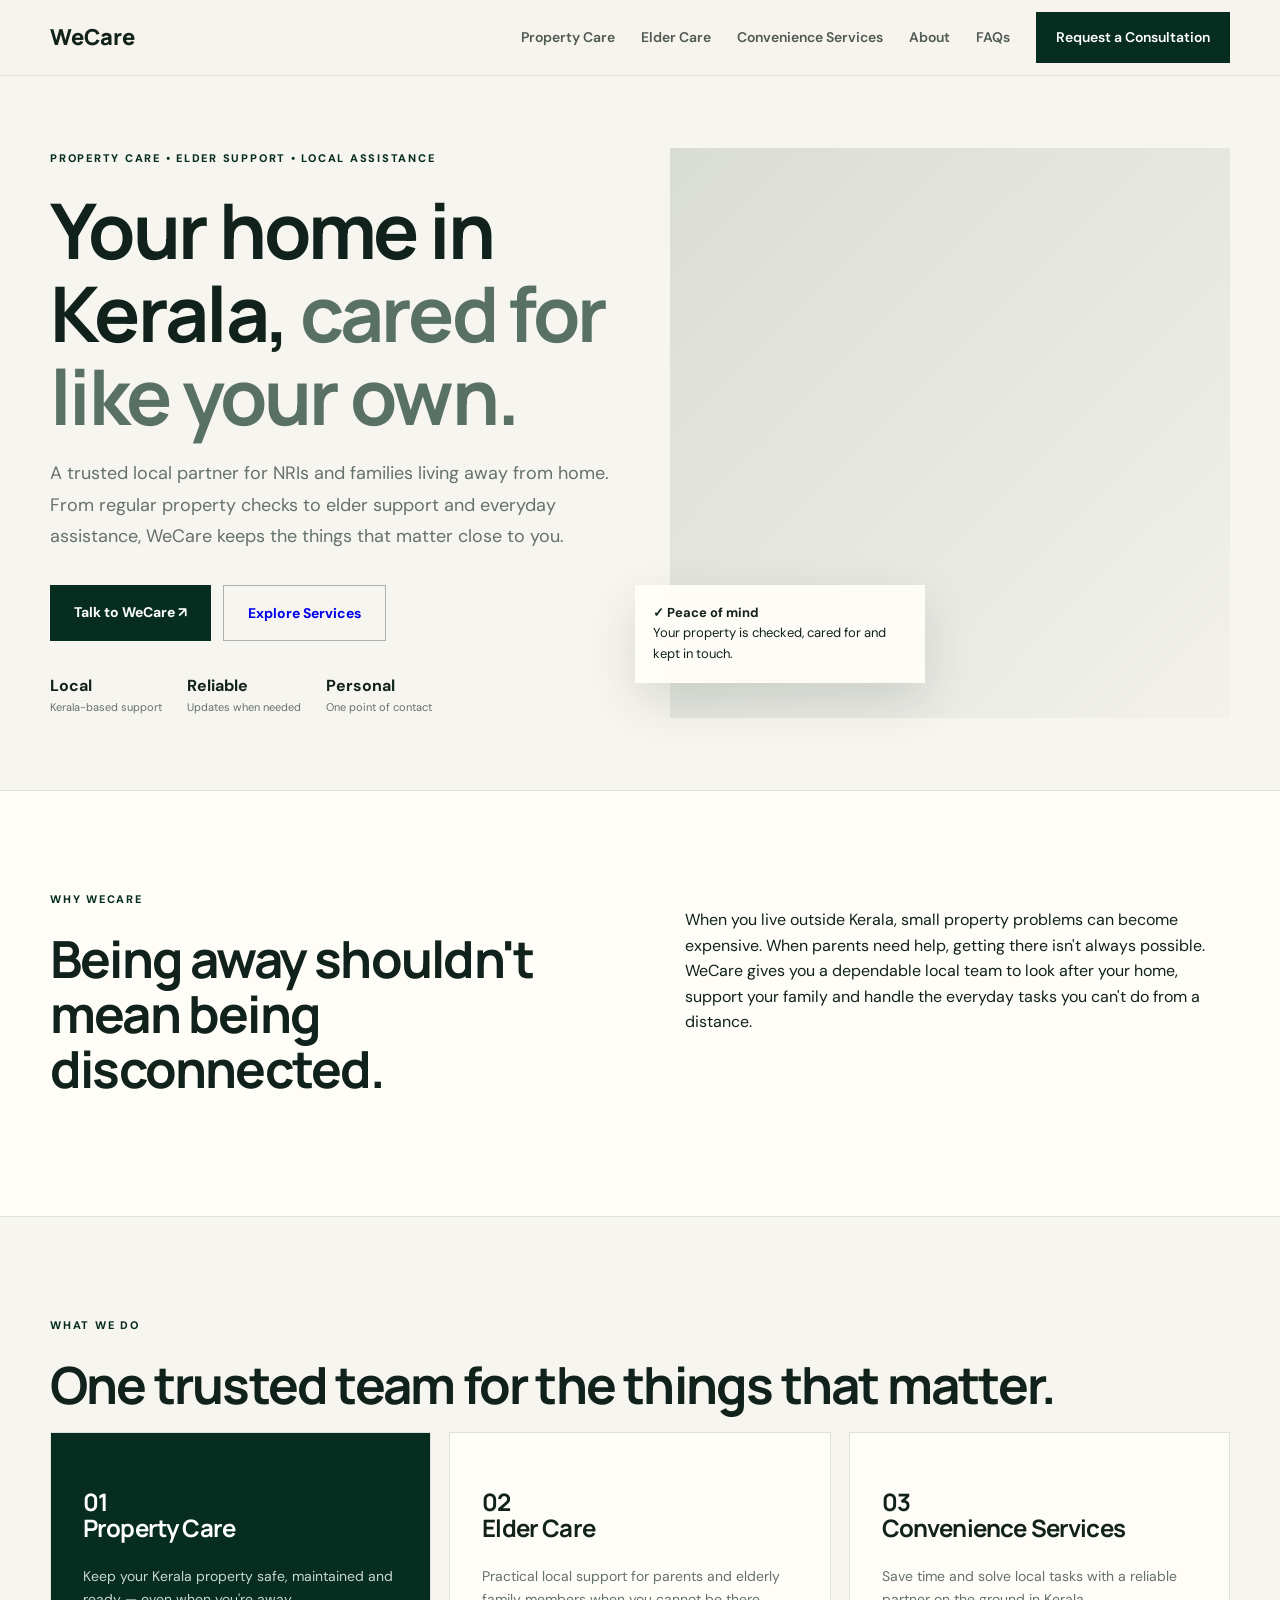
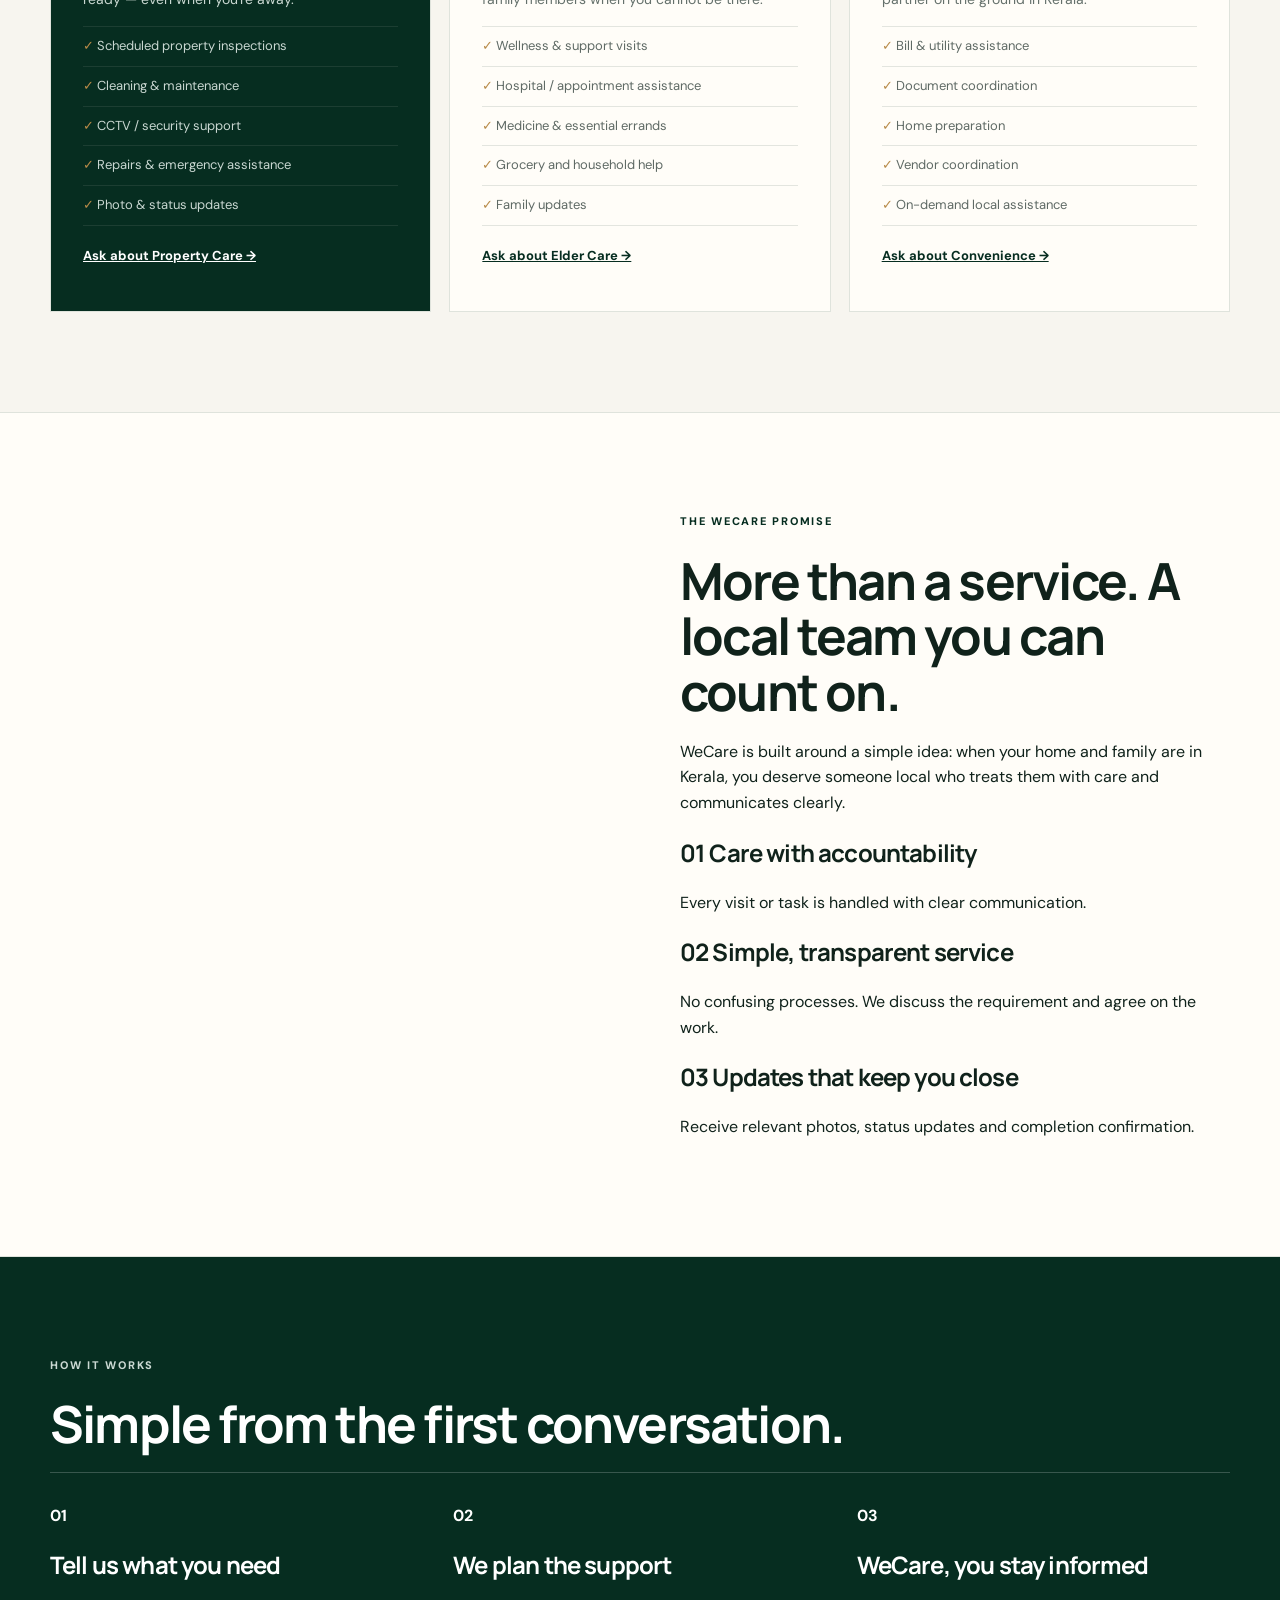
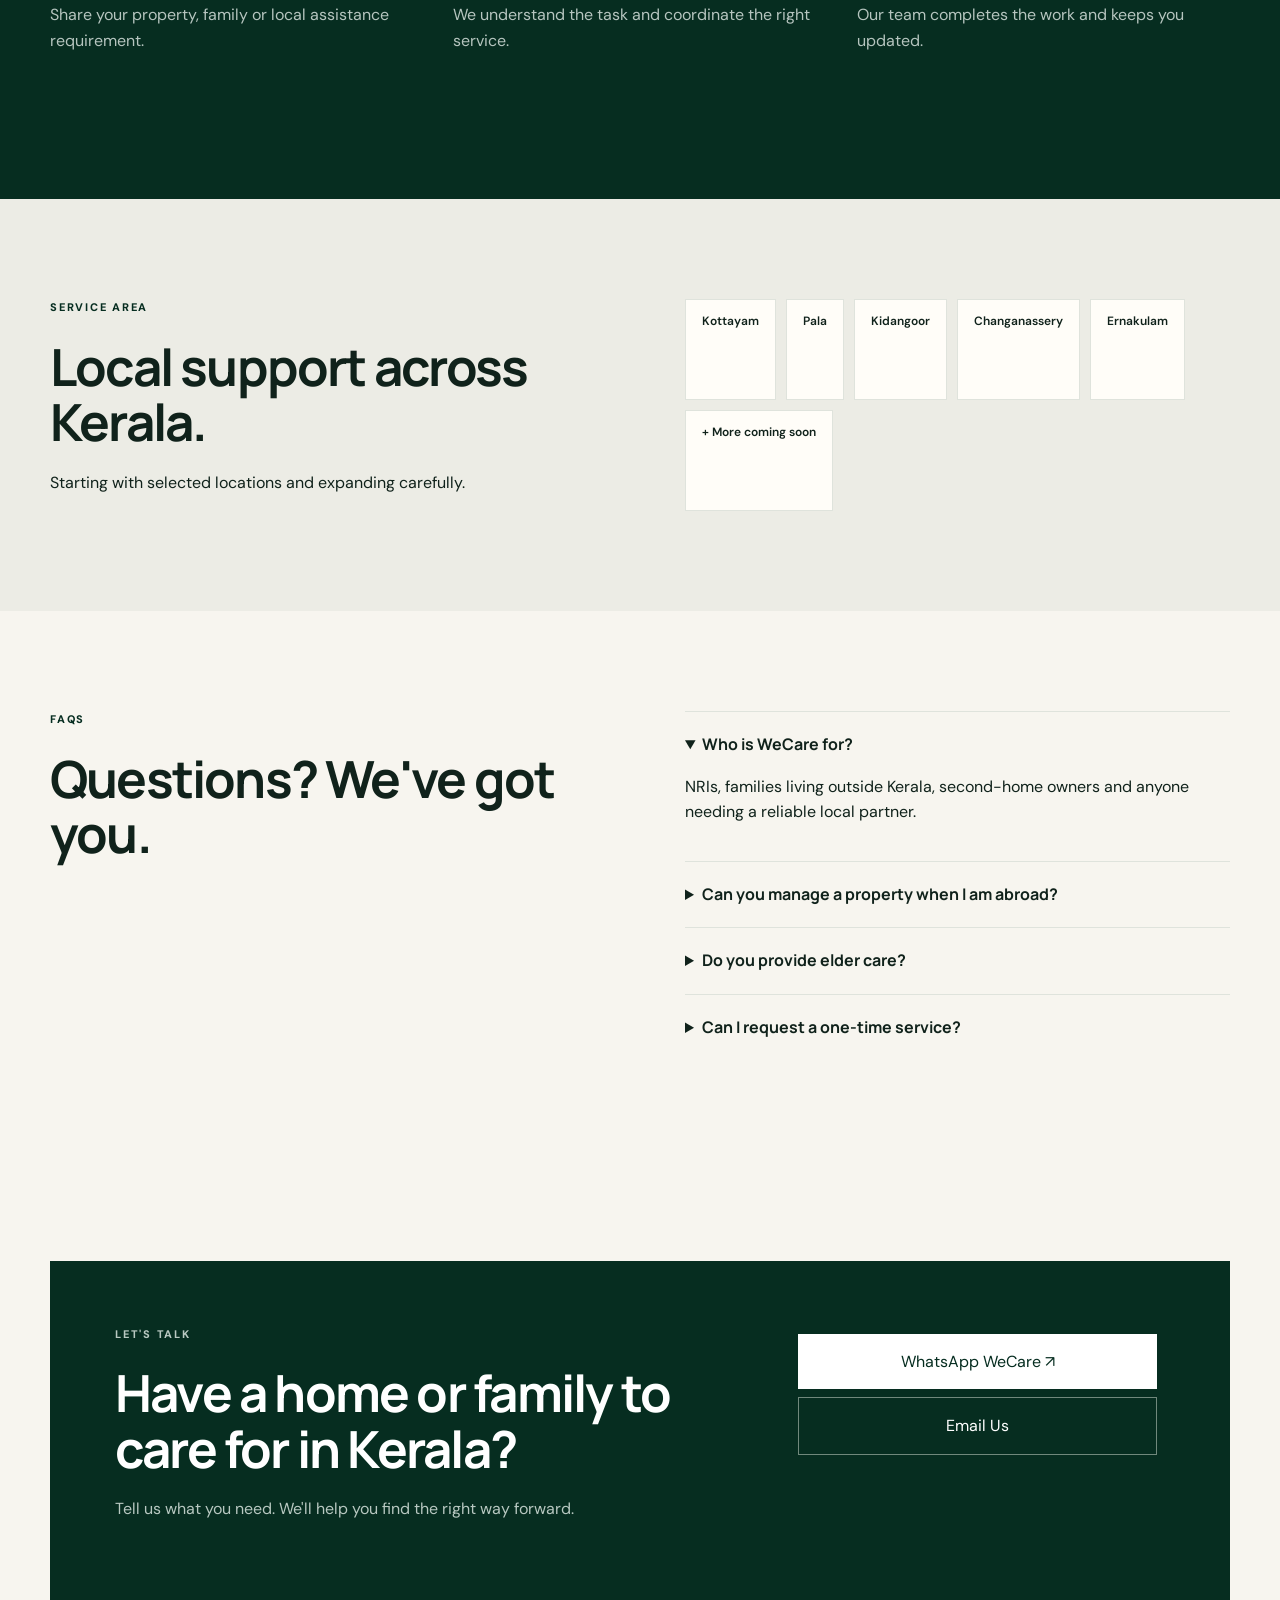
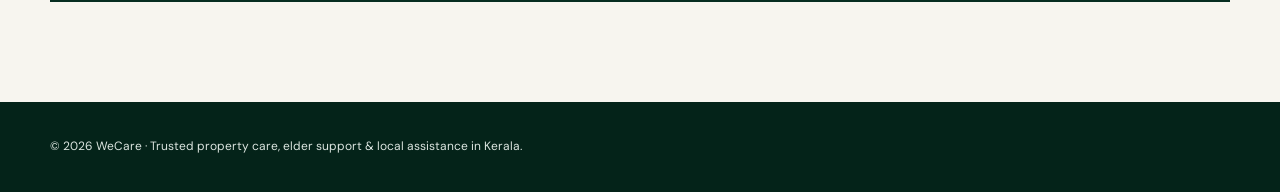
==== preview.html @ 63395a04 "Add standalone WeCare visual preview" ====
<!doctype html><html lang="en"><head><meta charset="utf-8"><meta name="viewport" content="width=device-width,initial-scale=1"><title>WeCare Preview</title><link rel="preconnect" href="https://fonts.googleapis.com"><link rel="preconnect" href="https://fonts.gstatic.com" crossorigin><link href="https://fonts.googleapis.com/css2?family=DM+Sans:wght@400;500;600;700&family=Manrope:wght@500;600;700;800&display=swap" rel="stylesheet"><style>:root{--g:#062d20;--c:#f7f5ef;--p:#fffdf8;--i:#10221b;--m:#65716c;--l:#dfe3dc;--gold:#b88b48}*{box-sizing:border-box}html{scroll-behavior:smooth}body{margin:0;background:var(--c);color:var(--i);font-family:'DM Sans',sans-serif;line-height:1.6}h1,h2,h3{font-family:Manrope,sans-serif;line-height:1.08;letter-spacing:-.035em}h1{font-size:clamp(48px,6vw,78px);margin:0 0 20px}h2{font-size:clamp(36px,4vw,55px);margin:0 0 20px}h3{font-size:24px}.wrap{width:min(1180px,calc(100% - 48px));margin:auto}.header{height:76px;border-bottom:1px solid var(--l);display:flex;align-items:center;background:rgba(247,245,239,.95)}.nav{display:flex;align-items:center;justify-content:space-between}.logo{font:800 22px Manrope}.navlinks{display:flex;gap:26px;align-items:center;font-size:14px;font-weight:600}.navlinks a{color:#4e5954;text-decoration:none}.cta{background:var(--g);color:#fff!important;padding:14px 20px}.hero{min-height:680px;padding:72px 0;display:grid;grid-template-columns:1fr 1fr;gap:60px;align-items:center}.eyebrow{font-size:11px;letter-spacing:.16em;font-weight:800;color:var(--g);margin:0 0 22px}.hero p:not(.eyebrow),.intro p,.contact p{color:var(--m);font-size:18px;line-height:1.75}.hero h1 em{font-style:normal;color:#597066}.buttons{display:flex;gap:12px;margin:32px 0}.btn{padding:16px 24px;text-decoration:none;font-weight:700;font-size:14px}.primary{background:var(--g);color:white}.secondary{border:1px solid #aab1ad}.photo{height:570px;background:linear-gradient(135deg,rgba(6,45,32,.12),rgba(6,45,32,.02)),url('https://images.unsplash.com/photo-1600585154340-be6161a56a0c?auto=format&fit=crop&w=1200&q=85') center/cover;position:relative}.card{position:absolute;left:-35px;bottom:35px;background:rgba(255,253,248,.97);padding:18px;box-shadow:0 18px 50px #062d2022;max-width:290px;font-size:13px}.trust{display:flex;gap:25px}.trust b,.trust span{display:block}.trust span{font-size:11px;color:var(--m)}section{padding:100px 0}.light{background:var(--p);border-block:1px solid var(--l)}.grid2{display:grid;grid-template-columns:1fr 1fr;gap:90px}.services{display:grid;grid-template-columns:repeat(3,1fr);gap:18px}.service{padding:32px;background:var(--p);border:1px solid var(--l);min-height:480px}.service:first-child{background:var(--g);color:white}.service p{color:var(--m);font-size:14px}.service:first-child p,.service:first-child li{color:#c9d7d1}.service ul{padding:0;list-style:none;border-top:1px solid #73817a33}.service li{padding:9px 0;border-bottom:1px solid #73817a33;font-size:13px;color:#5f6a65}.service li:before{content:'✓ ';color:var(--gold)}.service a{color:var(--g);font-weight:700;font-size:13px}.service:first-child a{color:white}.promise{display:grid;grid-template-columns:1fr 1fr;gap:80px;align-items:center}.promiseimg{height:560px;background:url('https://images.unsplash.com/photo-1600607687939-ce8a6c25118c?auto=format&fit=crop&w=1000&q=85') center/cover}.steps{background:var(--g);color:white}.steps .eyebrow{color:#cbd9d3}.stepgrid{display:grid;grid-template-columns:repeat(3,1fr);gap:30px;border-top:1px solid #ffffff33}.step{padding:30px 0}.step p{color:#b6c5bf}.areas{background:#ecece5}.pills{display:flex;gap:10px;flex-wrap:wrap}.pills span{padding:12px 16px;background:var(--p);border:1px solid var(--l);font-size:12px;font-weight:600}.faq details{border-top:1px solid var(--l);padding:20px 0}.faq summary{cursor:pointer;font-weight:700;font-family:Manrope}.contactbox{background:var(--g);color:white;padding:65px;display:grid;grid-template-columns:1fr .6fr;gap:50px}.contactbox p{color:#b8c8c1}.contactbox a{display:block;text-align:center;margin:8px;padding:15px;text-decoration:none}.white{background:white;color:var(--g)}.outline{border:1px solid #70887c;color:white}.foot{padding:35px 0;background:#042319;color:#dce5e0;font-size:12px}@media(max-width:900px){.hero,.grid2,.promise,.contactbox{grid-template-columns:1fr}.navlinks a:not(.cta){display:none}.photo{height:420px}.card{left:15px}.services,.stepgrid{grid-template-columns:1fr}.wrap{width:calc(100% - 30px)}section{padding:70px 0}.contactbox{padding:40px 25px}} </style></head><body><header class="header"><div class="wrap nav"><div class="logo">WeCare</div><nav class="navlinks"><a href="#services">Property Care</a><a href="#services">Elder Care</a><a href="#services">Convenience Services</a><a href="#about">About</a><a href="#faq">FAQs</a><a class="cta" href="#contact">Request a Consultation</a></nav></div></header><main><div class="wrap hero"><div><p class="eyebrow">PROPERTY CARE • ELDER SUPPORT • LOCAL ASSISTANCE</p><h1>Your home in Kerala, <em>cared for like your own.</em></h1><p>A trusted local partner for NRIs and families living away from home. From regular property checks to elder support and everyday assistance, WeCare keeps the things that matter close to you.</p><div class="buttons"><a class="btn primary" href="#contact">Talk to WeCare ↗</a><a class="btn secondary" href="#services">Explore Services</a></div><div class="trust"><div><b>Local</b><span>Kerala-based support</span></div><div><b>Reliable</b><span>Updates when needed</span></div><div><b>Personal</b><span>One point of contact</span></div></div></div><div class="photo"><div class="card"><b>✓ Peace of mind</b><br><span>Your property is checked, cared for and kept in touch.</span></div></div></div><section class="light"><div class="wrap grid2"><div><p class="eyebrow">WHY WECARE</p><h2>Being away shouldn't mean being disconnected.</h2></div><div><p>When you live outside Kerala, small property problems can become expensive. When parents need help, getting there isn't always possible. WeCare gives you a dependable local team to look after your home, support your family and handle the everyday tasks you can't do from a distance.</p></div></div></section><section id="services"><div class="wrap"><p class="eyebrow">WHAT WE DO</p><h2>One trusted team for the things that matter.</h2><div class="services"><article class="service"><h3>01<br>Property Care</h3><p>Keep your Kerala property safe, maintained and ready — even when you're away.</p><ul><li>Scheduled property inspections</li><li>Cleaning & maintenance</li><li>CCTV / security support</li><li>Repairs & emergency assistance</li><li>Photo & status updates</li></ul><a href="#contact">Ask about Property Care →</a></article><article class="service"><h3>02<br>Elder Care</h3><p>Practical local support for parents and elderly family members when you cannot be there.</p><ul><li>Wellness & support visits</li><li>Hospital / appointment assistance</li><li>Medicine & essential errands</li><li>Grocery and household help</li><li>Family updates</li></ul><a href="#contact">Ask about Elder Care →</a></article><article class="service"><h3>03<br>Convenience Services</h3><p>Save time and solve local tasks with a reliable partner on the ground in Kerala.</p><ul><li>Bill & utility assistance</li><li>Document coordination</li><li>Home preparation</li><li>Vendor coordination</li><li>On-demand local assistance</li></ul><a href="#contact">Ask about Convenience →</a></article></div></div></section><section id="about" class="light"><div class="wrap promise"><div class="promiseimg"></div><div><p class="eyebrow">THE WECARE PROMISE</p><h2>More than a service. A local team you can count on.</h2><p>WeCare is built around a simple idea: when your home and family are in Kerala, you deserve someone local who treats them with care and communicates clearly.</p><h3>01 Care with accountability</h3><p>Every visit or task is handled with clear communication.</p><h3>02 Simple, transparent service</h3><p>No confusing processes. We discuss the requirement and agree on the work.</p><h3>03 Updates that keep you close</h3><p>Receive relevant photos, status updates and completion confirmation.</p></div></div></section><section class="steps"><div class="wrap"><p class="eyebrow">HOW IT WORKS</p><h2>Simple from the first conversation.</h2><div class="stepgrid"><div class="step"><b>01</b><h3>Tell us what you need</h3><p>Share your property, family or local assistance requirement.</p></div><div class="step"><b>02</b><h3>We plan the support</h3><p>We understand the task and coordinate the right service.</p></div><div class="step"><b>03</b><h3>WeCare, you stay informed</h3><p>Our team completes the work and keeps you updated.</p></div></div></div></section><section class="areas"><div class="wrap grid2"><div><p class="eyebrow">SERVICE AREA</p><h2>Local support across Kerala.</h2><p>Starting with selected locations and expanding carefully.</p></div><div class="pills"><span>Kottayam</span><span>Pala</span><span>Kidangoor</span><span>Changanassery</span><span>Ernakulam</span><span>+ More coming soon</span></div></div></section><section id="faq"><div class="wrap grid2"><div><p class="eyebrow">FAQS</p><h2>Questions? We've got you.</h2></div><div class="faq"><details open><summary>Who is WeCare for?</summary><p>NRIs, families living outside Kerala, second-home owners and anyone needing a reliable local partner.</p></details><details><summary>Can you manage a property when I am abroad?</summary><p>Yes. We can coordinate scheduled checks, cleaning, maintenance, repairs and other agreed tasks.</p></details><details><summary>Do you provide elder care?</summary><p>We provide practical support and assistance services. Exact scope is agreed for each family.</p></details><details><summary>Can I request a one-time service?</summary><p>Yes, depending on the requirement and service area.</p></details></div></div></section><section id="contact"><div class="wrap contactbox"><div><p class="eyebrow">LET'S TALK</p><h2>Have a home or family to care for in Kerala?</h2><p>Tell us what you need. We'll help you find the right way forward.</p></div><div><a class="white" href="#">WhatsApp WeCare ↗</a><a class="outline" href="mailto:hello@wecarekerala.in">Email Us</a></div></div></section></main><footer class="foot"><div class="wrap">© 2026 WeCare · Trusted property care, elder support & local assistance in Kerala.</div></footer></body></html>
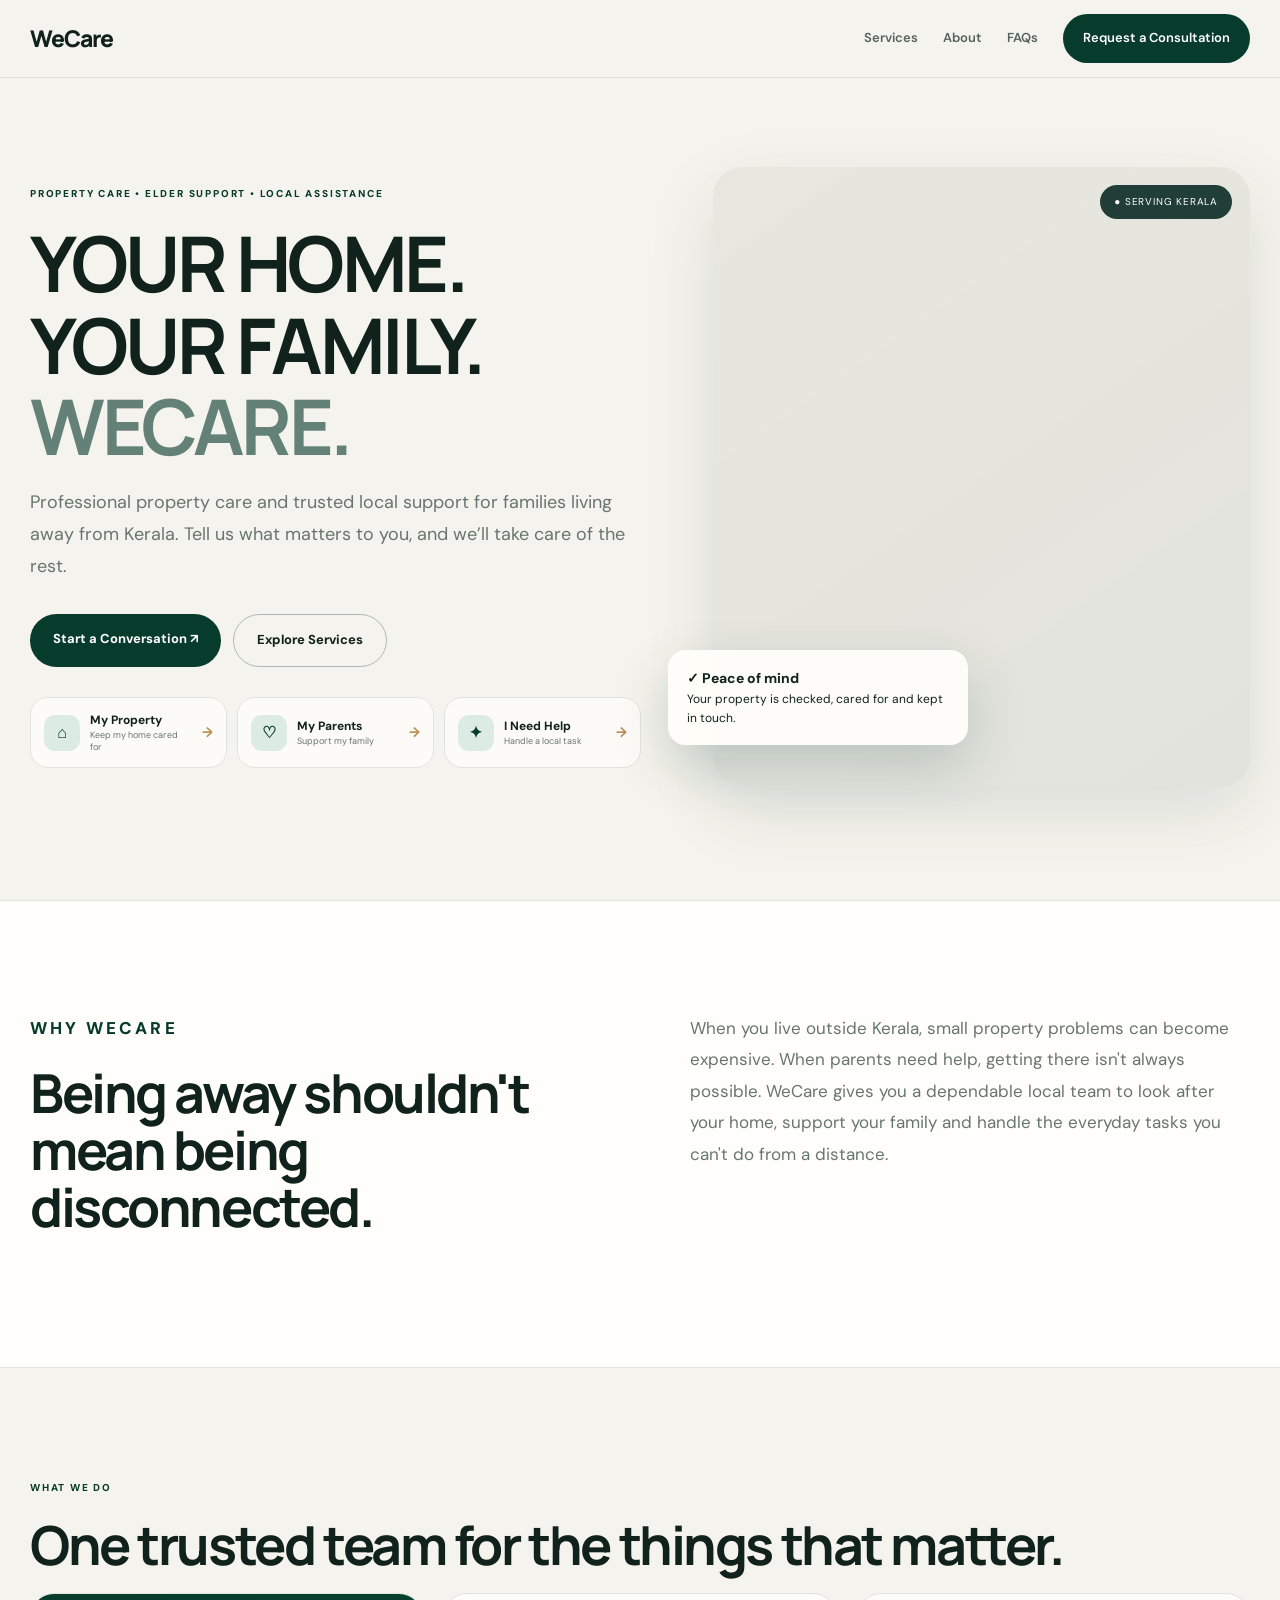
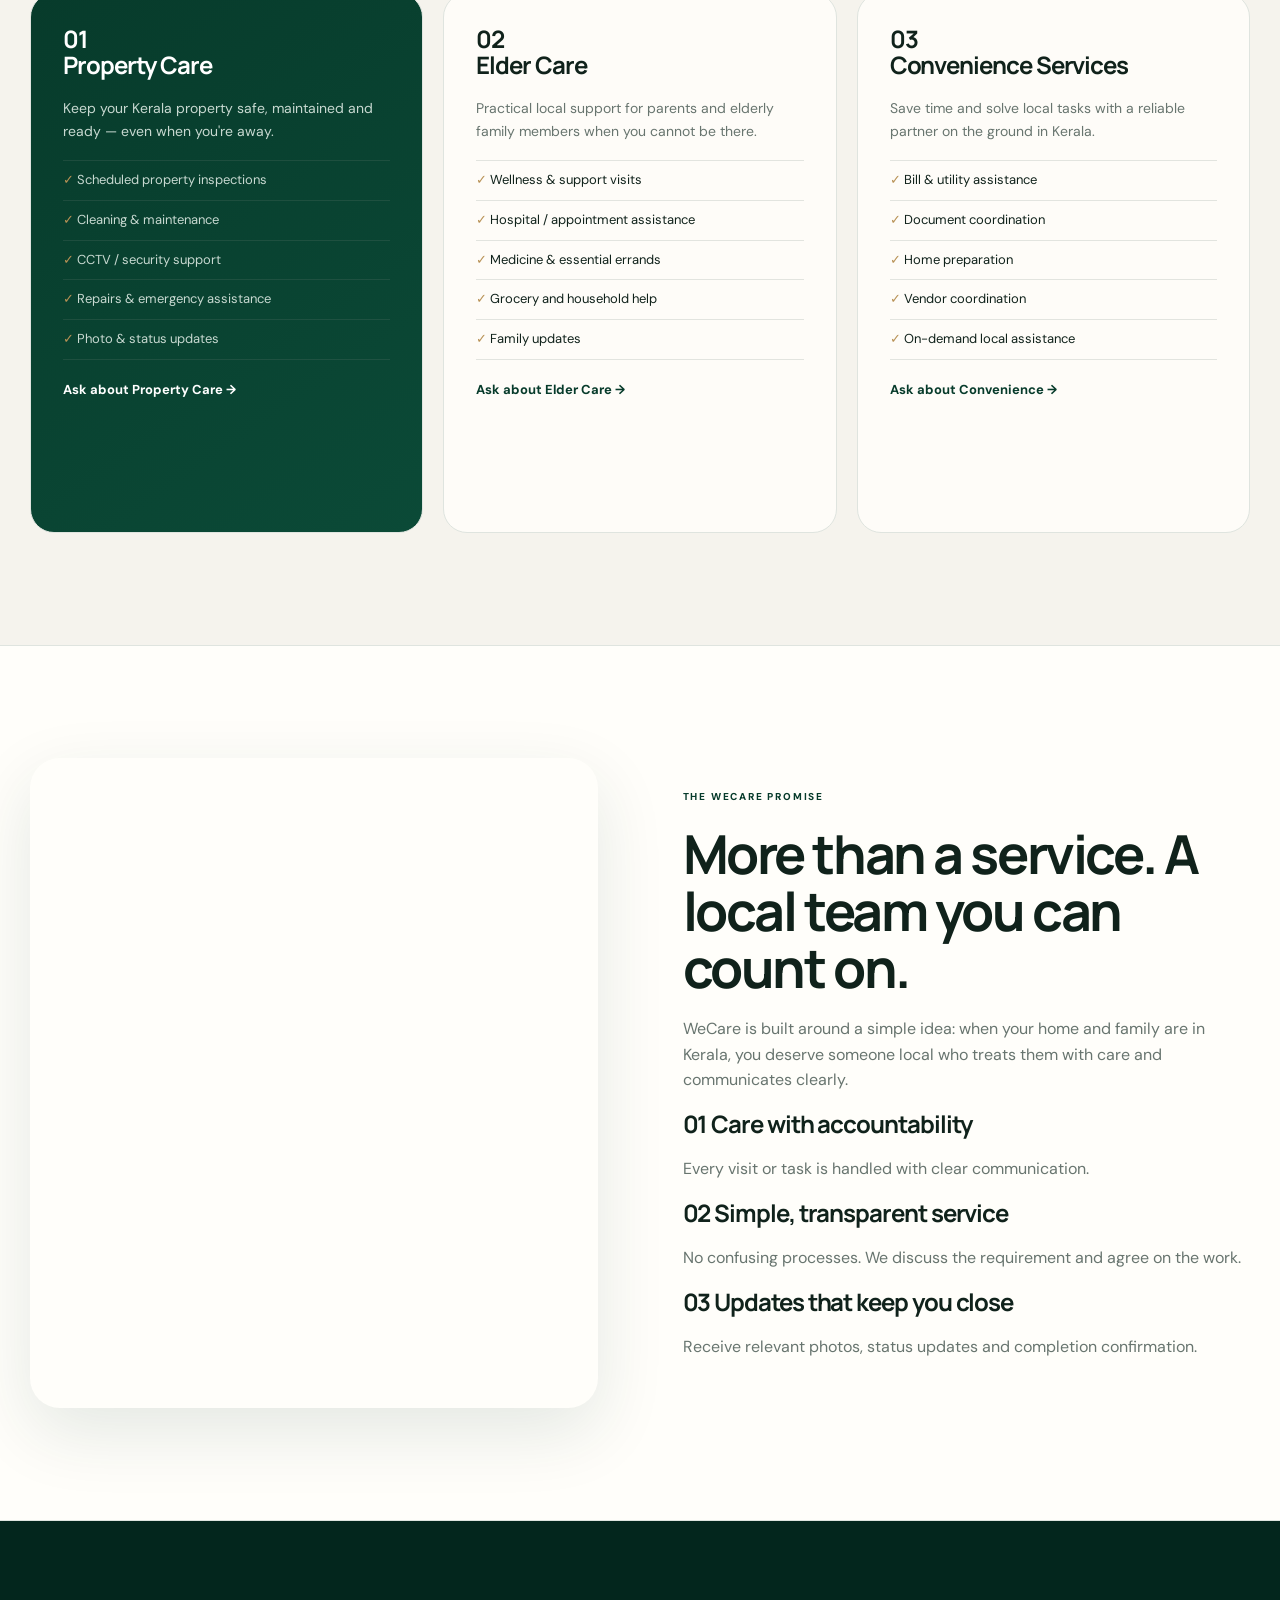
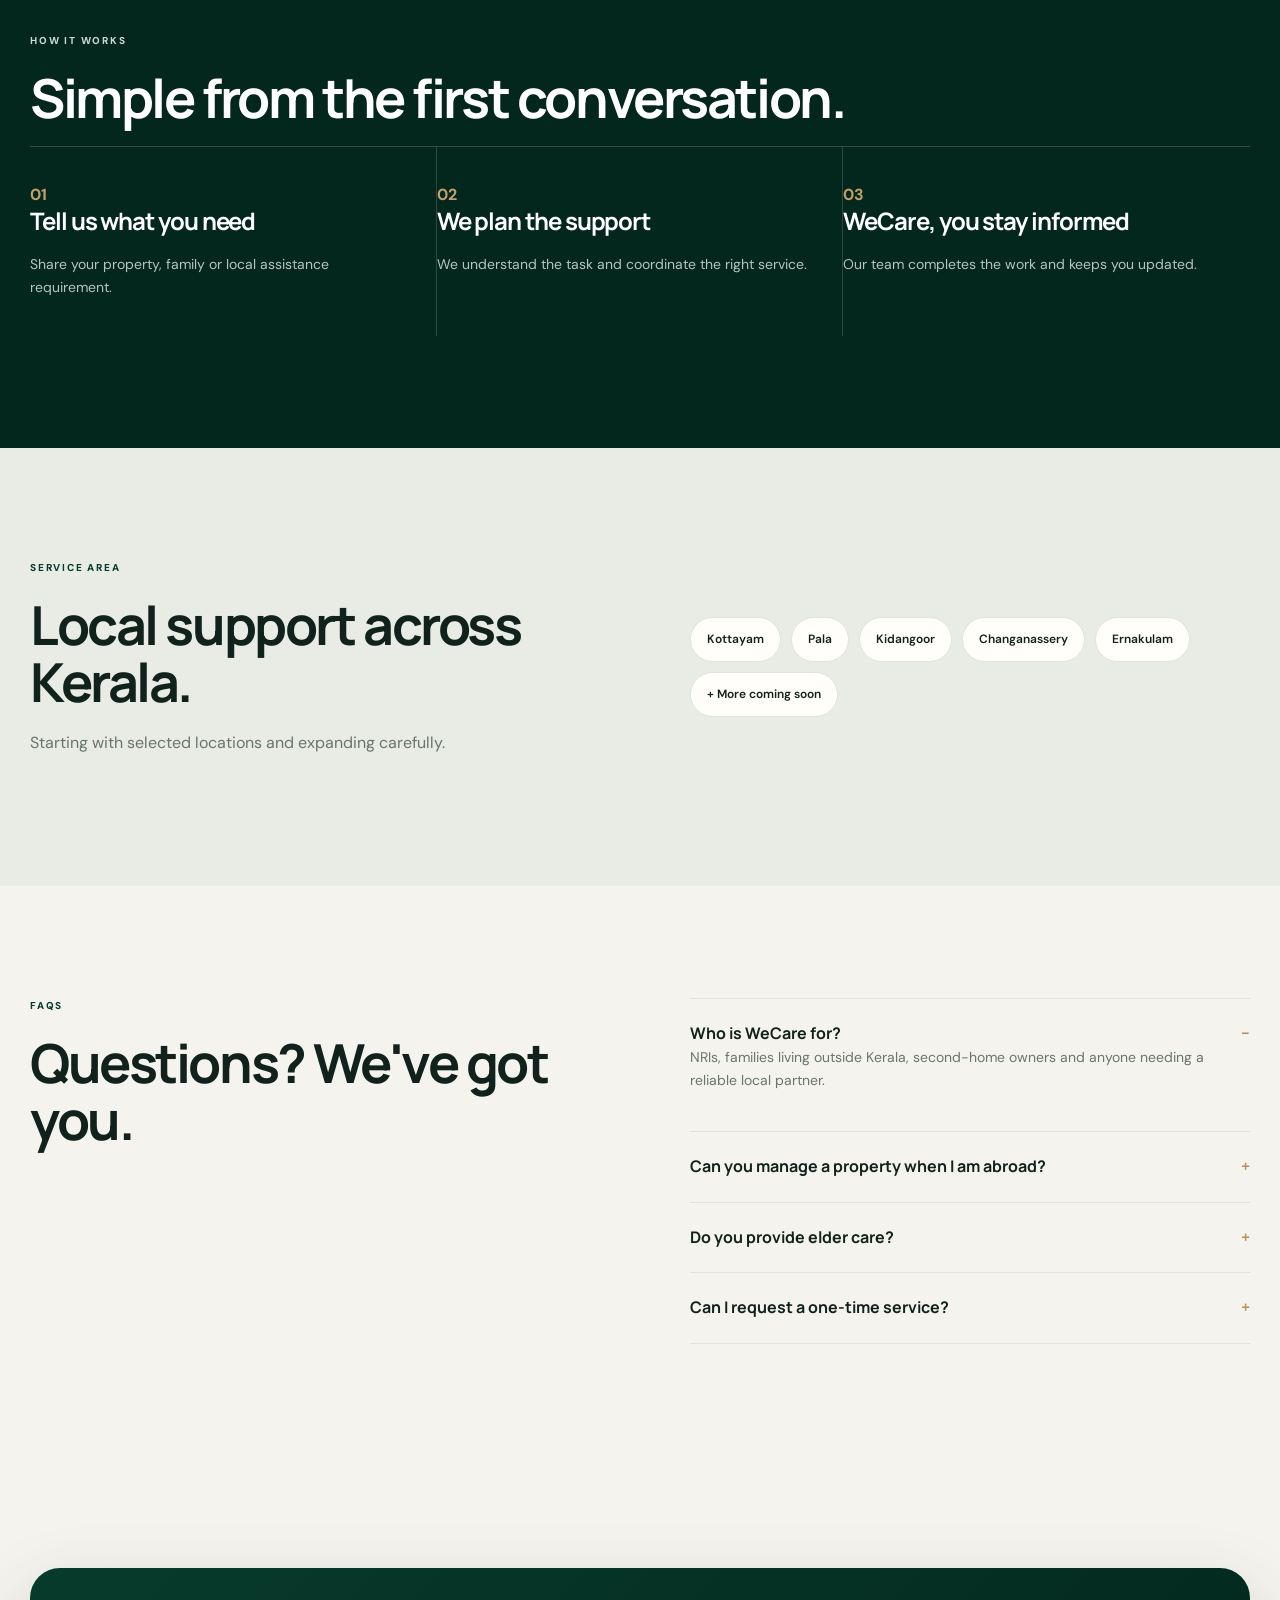
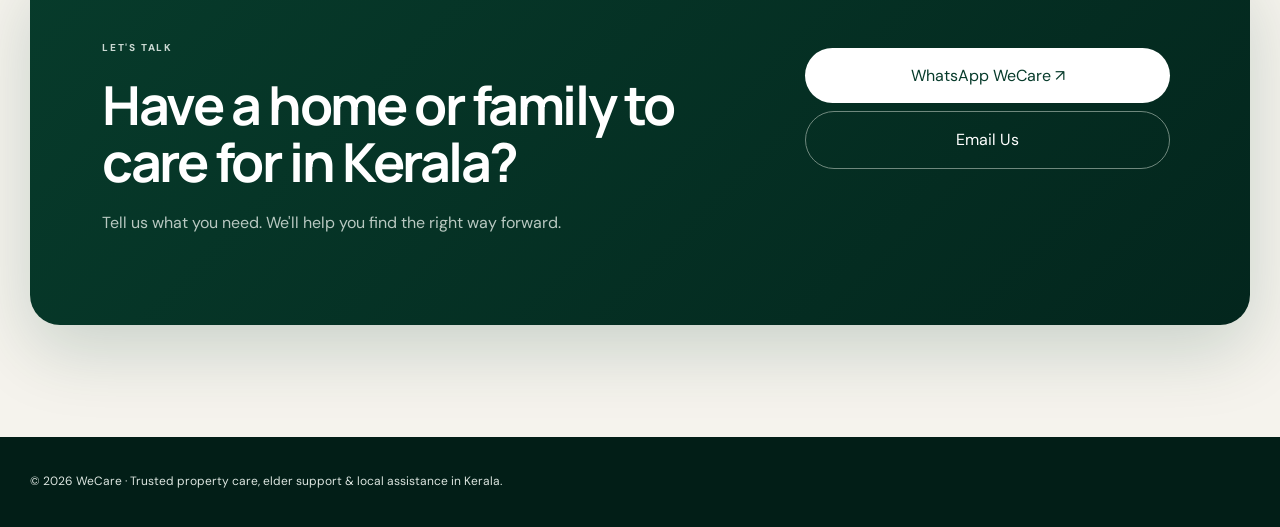
==== commit e8de6497: "Sync preview with modern WeCare design" ====
--- a/preview.html
+++ b/preview.html
@@ -1 +1,2 @@
-<!doctype html><html lang="en"><head><meta charset="utf-8"><meta name="viewport" content="width=device-width,initial-scale=1"><title>WeCare Preview</title><link rel="preconnect" href="https://fonts.googleapis.com"><link rel="preconnect" href="https://fonts.gstatic.com" crossorigin><link href="https://fonts.googleapis.com/css2?family=DM+Sans:wght@400;500;600;700&family=Manrope:wght@500;600;700;800&display=swap" rel="stylesheet"><style>:root{--g:#062d20;--c:#f7f5ef;--p:#fffdf8;--i:#10221b;--m:#65716c;--l:#dfe3dc;--gold:#b88b48}*{box-sizing:border-box}html{scroll-behavior:smooth}body{margin:0;background:var(--c);color:var(--i);font-family:'DM Sans',sans-serif;line-height:1.6}h1,h2,h3{font-family:Manrope,sans-serif;line-height:1.08;letter-spacing:-.035em}h1{font-size:clamp(48px,6vw,78px);margin:0 0 20px}h2{font-size:clamp(36px,4vw,55px);margin:0 0 20px}h3{font-size:24px}.wrap{width:min(1180px,calc(100% - 48px));margin:auto}.header{height:76px;border-bottom:1px solid var(--l);display:flex;align-items:center;background:rgba(247,245,239,.95)}.nav{display:flex;align-items:center;justify-content:space-between}.logo{font:800 22px Manrope}.navlinks{display:flex;gap:26px;align-items:center;font-size:14px;font-weight:600}.navlinks a{color:#4e5954;text-decoration:none}.cta{background:var(--g);color:#fff!important;padding:14px 20px}.hero{min-height:680px;padding:72px 0;display:grid;grid-template-columns:1fr 1fr;gap:60px;align-items:center}.eyebrow{font-size:11px;letter-spacing:.16em;font-weight:800;color:var(--g);margin:0 0 22px}.hero p:not(.eyebrow),.intro p,.contact p{color:var(--m);font-size:18px;line-height:1.75}.hero h1 em{font-style:normal;color:#597066}.buttons{display:flex;gap:12px;margin:32px 0}.btn{padding:16px 24px;text-decoration:none;font-weight:700;font-size:14px}.primary{background:var(--g);color:white}.secondary{border:1px solid #aab1ad}.photo{height:570px;background:linear-gradient(135deg,rgba(6,45,32,.12),rgba(6,45,32,.02)),url('https://images.unsplash.com/photo-1600585154340-be6161a56a0c?auto=format&fit=crop&w=1200&q=85') center/cover;position:relative}.card{position:absolute;left:-35px;bottom:35px;background:rgba(255,253,248,.97);padding:18px;box-shadow:0 18px 50px #062d2022;max-width:290px;font-size:13px}.trust{display:flex;gap:25px}.trust b,.trust span{display:block}.trust span{font-size:11px;color:var(--m)}section{padding:100px 0}.light{background:var(--p);border-block:1px solid var(--l)}.grid2{display:grid;grid-template-columns:1fr 1fr;gap:90px}.services{display:grid;grid-template-columns:repeat(3,1fr);gap:18px}.service{padding:32px;background:var(--p);border:1px solid var(--l);min-height:480px}.service:first-child{background:var(--g);color:white}.service p{color:var(--m);font-size:14px}.service:first-child p,.service:first-child li{color:#c9d7d1}.service ul{padding:0;list-style:none;border-top:1px solid #73817a33}.service li{padding:9px 0;border-bottom:1px solid #73817a33;font-size:13px;color:#5f6a65}.service li:before{content:'✓ ';color:var(--gold)}.service a{color:var(--g);font-weight:700;font-size:13px}.service:first-child a{color:white}.promise{display:grid;grid-template-columns:1fr 1fr;gap:80px;align-items:center}.promiseimg{height:560px;background:url('https://images.unsplash.com/photo-1600607687939-ce8a6c25118c?auto=format&fit=crop&w=1000&q=85') center/cover}.steps{background:var(--g);color:white}.steps .eyebrow{color:#cbd9d3}.stepgrid{display:grid;grid-template-columns:repeat(3,1fr);gap:30px;border-top:1px solid #ffffff33}.step{padding:30px 0}.step p{color:#b6c5bf}.areas{background:#ecece5}.pills{display:flex;gap:10px;flex-wrap:wrap}.pills span{padding:12px 16px;background:var(--p);border:1px solid var(--l);font-size:12px;font-weight:600}.faq details{border-top:1px solid var(--l);padding:20px 0}.faq summary{cursor:pointer;font-weight:700;font-family:Manrope}.contactbox{background:var(--g);color:white;padding:65px;display:grid;grid-template-columns:1fr .6fr;gap:50px}.contactbox p{color:#b8c8c1}.contactbox a{display:block;text-align:center;margin:8px;padding:15px;text-decoration:none}.white{background:white;color:var(--g)}.outline{border:1px solid #70887c;color:white}.foot{padding:35px 0;background:#042319;color:#dce5e0;font-size:12px}@media(max-width:900px){.hero,.grid2,.promise,.contactbox{grid-template-columns:1fr}.navlinks a:not(.cta){display:none}.photo{height:420px}.card{left:15px}.services,.stepgrid{grid-template-columns:1fr}.wrap{width:calc(100% - 30px)}section{padding:70px 0}.contactbox{padding:40px 25px}} </style></head><body><header class="header"><div class="wrap nav"><div class="logo">WeCare</div><nav class="navlinks"><a href="#services">Property Care</a><a href="#services">Elder Care</a><a href="#services">Convenience Services</a><a href="#about">About</a><a href="#faq">FAQs</a><a class="cta" href="#contact">Request a Consultation</a></nav></div></header><main><div class="wrap hero"><div><p class="eyebrow">PROPERTY CARE • ELDER SUPPORT • LOCAL ASSISTANCE</p><h1>Your home in Kerala, <em>cared for like your own.</em></h1><p>A trusted local partner for NRIs and families living away from home. From regular property checks to elder support and everyday assistance, WeCare keeps the things that matter close to you.</p><div class="buttons"><a class="btn primary" href="#contact">Talk to WeCare ↗</a><a class="btn secondary" href="#services">Explore Services</a></div><div class="trust"><div><b>Local</b><span>Kerala-based support</span></div><div><b>Reliable</b><span>Updates when needed</span></div><div><b>Personal</b><span>One point of contact</span></div></div></div><div class="photo"><div class="card"><b>✓ Peace of mind</b><br><span>Your property is checked, cared for and kept in touch.</span></div></div></div><section class="light"><div class="wrap grid2"><div><p class="eyebrow">WHY WECARE</p><h2>Being away shouldn't mean being disconnected.</h2></div><div><p>When you live outside Kerala, small property problems can become expensive. When parents need help, getting there isn't always possible. WeCare gives you a dependable local team to look after your home, support your family and handle the everyday tasks you can't do from a distance.</p></div></div></section><section id="services"><div class="wrap"><p class="eyebrow">WHAT WE DO</p><h2>One trusted team for the things that matter.</h2><div class="services"><article class="service"><h3>01<br>Property Care</h3><p>Keep your Kerala property safe, maintained and ready — even when you're away.</p><ul><li>Scheduled property inspections</li><li>Cleaning & maintenance</li><li>CCTV / security support</li><li>Repairs & emergency assistance</li><li>Photo & status updates</li></ul><a href="#contact">Ask about Property Care →</a></article><article class="service"><h3>02<br>Elder Care</h3><p>Practical local support for parents and elderly family members when you cannot be there.</p><ul><li>Wellness & support visits</li><li>Hospital / appointment assistance</li><li>Medicine & essential errands</li><li>Grocery and household help</li><li>Family updates</li></ul><a href="#contact">Ask about Elder Care →</a></article><article class="service"><h3>03<br>Convenience Services</h3><p>Save time and solve local tasks with a reliable partner on the ground in Kerala.</p><ul><li>Bill & utility assistance</li><li>Document coordination</li><li>Home preparation</li><li>Vendor coordination</li><li>On-demand local assistance</li></ul><a href="#contact">Ask about Convenience →</a></article></div></div></section><section id="about" class="light"><div class="wrap promise"><div class="promiseimg"></div><div><p class="eyebrow">THE WECARE PROMISE</p><h2>More than a service. A local team you can count on.</h2><p>WeCare is built around a simple idea: when your home and family are in Kerala, you deserve someone local who treats them with care and communicates clearly.</p><h3>01 Care with accountability</h3><p>Every visit or task is handled with clear communication.</p><h3>02 Simple, transparent service</h3><p>No confusing processes. We discuss the requirement and agree on the work.</p><h3>03 Updates that keep you close</h3><p>Receive relevant photos, status updates and completion confirmation.</p></div></div></section><section class="steps"><div class="wrap"><p class="eyebrow">HOW IT WORKS</p><h2>Simple from the first conversation.</h2><div class="stepgrid"><div class="step"><b>01</b><h3>Tell us what you need</h3><p>Share your property, family or local assistance requirement.</p></div><div class="step"><b>02</b><h3>We plan the support</h3><p>We understand the task and coordinate the right service.</p></div><div class="step"><b>03</b><h3>WeCare, you stay informed</h3><p>Our team completes the work and keeps you updated.</p></div></div></div></section><section class="areas"><div class="wrap grid2"><div><p class="eyebrow">SERVICE AREA</p><h2>Local support across Kerala.</h2><p>Starting with selected locations and expanding carefully.</p></div><div class="pills"><span>Kottayam</span><span>Pala</span><span>Kidangoor</span><span>Changanassery</span><span>Ernakulam</span><span>+ More coming soon</span></div></div></section><section id="faq"><div class="wrap grid2"><div><p class="eyebrow">FAQS</p><h2>Questions? We've got you.</h2></div><div class="faq"><details open><summary>Who is WeCare for?</summary><p>NRIs, families living outside Kerala, second-home owners and anyone needing a reliable local partner.</p></details><details><summary>Can you manage a property when I am abroad?</summary><p>Yes. We can coordinate scheduled checks, cleaning, maintenance, repairs and other agreed tasks.</p></details><details><summary>Do you provide elder care?</summary><p>We provide practical support and assistance services. Exact scope is agreed for each family.</p></details><details><summary>Can I request a one-time service?</summary><p>Yes, depending on the requirement and service area.</p></details></div></div></section><section id="contact"><div class="wrap contactbox"><div><p class="eyebrow">LET'S TALK</p><h2>Have a home or family to care for in Kerala?</h2><p>Tell us what you need. We'll help you find the right way forward.</p></div><div><a class="white" href="#">WhatsApp WeCare ↗</a><a class="outline" href="mailto:hello@wecarekerala.in">Email Us</a></div></div></section></main><footer class="foot"><div class="wrap">© 2026 WeCare · Trusted property care, elder support & local assistance in Kerala.</div></footer></body></html>+<!doctype html><html lang="en"><head><meta charset="utf-8"><meta name="viewport" content="width=device-width,initial-scale=1"><title>WeCare — Preview</title><link rel="preconnect" href="https://fonts.googleapis.com"><link rel="preconnect" href="https://fonts.gstatic.com" crossorigin><link href="https://fonts.googleapis.com/css2?family=DM+Sans:wght@400;500;600;700&family=Manrope:wght@500;600;700;800&display=swap" rel="stylesheet"><style>:root{--g:#073b2b;--deep:#03261d;--mint:#dcebe3;--cream:#f5f3ed;--paper:#fffefa;--ink:#10221b;--muted:#68756f;--line:#dfe4df;--gold:#b89155;--shadow:0 24px 70px rgba(7,59,43,.11)}*{box-sizing:border-box}html{scroll-behavior:smooth}body{margin:0;background:var(--cream);color:var(--ink);font-family:'DM Sans',sans-serif;line-height:1.6}h1,h2,h3{font-family:Manrope,sans-serif;line-height:1.06;margin:0 0 20px;letter-spacing:-.045em}h1{font-size:clamp(48px,6vw,82px);max-width:820px}h2{font-size:clamp(36px,4.2vw,58px)}h3{font-size:24px}p{margin:0 0 18px;color:var(--muted)}a{color:inherit;text-decoration:none}.wrap{width:min(1220px,calc(100% - 48px));margin:auto}.header{height:78px;position:sticky;top:0;z-index:5;border-bottom:1px solid rgba(15,40,30,.09);display:flex;align-items:center;background:rgba(245,243,237,.82);backdrop-filter:blur(20px)}.nav{display:flex;align-items:center;justify-content:space-between}.logo{font:800 23px Manrope;letter-spacing:-.04em}.navlinks{display:flex;gap:25px;align-items:center;font-size:13px;font-weight:600}.navlinks a{color:#56625d}.cta{background:var(--g);color:#fff!important;padding:14px 20px;border-radius:999px}.hero{min-height:calc(100vh - 78px);padding:64px 0 88px;display:grid;grid-template-columns:1fr .88fr;gap:72px;align-items:center}.eyebrow{font-size:10px;letter-spacing:.18em;font-weight:800;color:var(--g);margin-bottom:20px}.hero h1 em{font-style:normal;color:#638176}.hero p:not(.eyebrow){font-size:18px;max-width:690px;line-height:1.78}.buttons{display:flex;gap:12px;flex-wrap:wrap;margin:32px 0 30px}.btn{display:inline-flex;padding:15px 23px;border-radius:999px;font-weight:700;font-size:13px}.primary{background:var(--g);color:#fff}.secondary{border:1px solid #aeb8b2}.need-chooser{display:grid;grid-template-columns:repeat(3,1fr);gap:10px;margin-top:26px}.need-chooser a{display:grid;grid-template-columns:auto 1fr auto;align-items:center;gap:10px;background:rgba(255,254,250,.78);border:1px solid var(--line);border-radius:18px;padding:13px;transition:.25s}.need-chooser a:hover{transform:translateY(-4px);box-shadow:var(--shadow);border-color:#b9c8c0}.need-icon{width:36px;height:36px;border-radius:11px;background:var(--mint);display:grid;place-items:center;color:var(--g);font-weight:800}.need-chooser strong,.need-chooser small{display:block}.need-chooser strong{font-size:12px}.need-chooser small{font-size:9px;color:var(--muted);line-height:1.3}.need-chooser b{font-size:14px;color:var(--gold)}.photo{height:620px;border-radius:30px;background:linear-gradient(145deg,rgba(4,38,29,.06),rgba(4,38,29,.08)),url('https://images.unsplash.com/photo-1600585154340-be6161a56a0c?auto=format&fit=crop&w=1400&q=90') center/cover;position:relative;box-shadow:var(--shadow)}.card{position:absolute;left:-45px;bottom:42px;background:rgba(255,254,250,.94);padding:17px 19px;border-radius:18px;box-shadow:0 22px 55px rgba(7,59,43,.18);max-width:300px;font-size:12px}.card b{font-size:14px}.location{position:absolute;right:18px;top:18px;background:#03261ddd;color:#fff;padding:9px 14px;border-radius:999px;font-size:10px;letter-spacing:.08em}section{padding:112px 0}.light{background:var(--paper);border-block:1px solid var(--line)}.grid2{display:grid;grid-template-columns:1fr 1fr;gap:100px}.intro p{font-size:17px;line-height:1.85}.services{display:grid;grid-template-columns:repeat(3,1fr);gap:20px}.service{background:rgba(255,254,250,.88);border:1px solid var(--line);border-radius:24px;padding:32px;min-height:540px}.service:first-child{background:linear-gradient(145deg,#073b2b,#0b4a37);color:#fff}.service p{font-size:14px}.service:first-child p,.service:first-child li{color:#c8d9d1}.service ul{list-style:none;padding:0;border-top:1px solid #73817a33}.service li{padding:9px 0;border-bottom:1px solid #73817a33;font-size:13px}.service li:before{content:'✓ ';color:var(--gold)}.service a{color:var(--g);font-weight:700;font-size:13px}.service:first-child a{color:#fff}.promise{display:grid;grid-template-columns:1fr 1fr;gap:85px;align-items:center}.promiseimg{height:650px;border-radius:30px;background:url('https://images.unsplash.com/photo-1600607687939-ce8a6c25118c?auto=format&fit=crop&w=1200&q=90') center/cover;box-shadow:var(--shadow)}.steps{background:var(--deep);color:#fff}.steps .eyebrow{color:#cbd9d3}.stepgrid{display:grid;grid-template-columns:repeat(3,1fr);border-top:1px solid #ffffff2e}.step{padding:35px 28px 20px 0;border-right:1px solid #ffffff29}.step:last-child{border:0}.step b{color:#c6a06a}.step p{color:#b6c5bf;font-size:14px}.areas{background:#e9ebe5}.pills{display:flex;flex-wrap:wrap;gap:10px;align-content:center}.pills span{padding:12px 16px;background:#fffefa;border:1px solid var(--line);border-radius:999px;font-size:12px;font-weight:600}.faq details{border-top:1px solid var(--line);padding:22px 0}.faq details:last-child{border-bottom:1px solid var(--line)}summary{cursor:pointer;font-family:Manrope;font-weight:700;display:flex;justify-content:space-between}summary:after{content:'+';color:var(--gold)}details[open] summary:after{content:'−'}details p{font-size:14px}.contactbox{background:linear-gradient(135deg,#073b2b,#03261d);border-radius:30px;color:#fff;padding:72px;display:grid;grid-template-columns:1.25fr .75fr;gap:60px;box-shadow:0 25px 70px rgba(7,59,43,.18)}.contactbox .eyebrow{color:#cbd9d3}.contactbox p{color:#b8c8c1}.contactbox a{display:block;text-align:center;padding:15px;margin:8px;border-radius:999px}.white{background:#fff;color:var(--g)}.outline{border:1px solid #6f887d;color:#fff}.foot{padding:35px 0;background:#021e17;color:#dce5e0;font-size:12px}@media(max-width:900px){.hero,.grid2,.promise,.contactbox{grid-template-columns:1fr}.navlinks a:not(.cta){display:none}.photo{height:470px}.card{left:15px}.services,.stepgrid{grid-template-columns:1fr}.need-chooser{grid-template-columns:1fr}.wrap{width:calc(100% - 30px)}section{padding:75px 0}.contactbox{padding:45px 28px}}@media(max-width:600px){h1{font-size:46px}.hero{padding-top:45px}.photo{height:400px;border-radius:22px}.need-chooser a{padding:11px}.promiseimg{height:380px;border-radius:22px}}
+</style></head><body><header class="header"><div class="wrap nav"><div class="logo">WeCare</div><nav class="navlinks"><a href="#services">Services</a><a href="#about">About</a><a href="#faq">FAQs</a><a class="cta" href="#contact">Request a Consultation</a></nav></div></header><main><div class="wrap hero"><div><p class="eyebrow">PROPERTY CARE • ELDER SUPPORT • LOCAL ASSISTANCE</p><h1>YOUR HOME.<br>YOUR FAMILY.<br><em>WECARE.</em></h1><p>Professional property care and trusted local support for families living away from Kerala. Tell us what matters to you, and we’ll take care of the rest.</p><div class="buttons"><a class="btn primary" href="#contact">Start a Conversation ↗</a><a class="btn secondary" href="#services">Explore Services</a></div><div class="need-chooser"><a href="#services"><span class="need-icon">⌂</span><span><strong>My Property</strong><small>Keep my home cared for</small></span><b>→</b></a><a href="#services"><span class="need-icon">♡</span><span><strong>My Parents</strong><small>Support my family</small></span><b>→</b></a><a href="#contact"><span class="need-icon">✦</span><span><strong>I Need Help</strong><small>Handle a local task</small></span><b>→</b></a></div></div><div class="photo"><div class="location">● SERVING KERALA</div><div class="card"><b>✓ Peace of mind</b><br><span>Your property is checked, cared for and kept in touch.</span></div></div></div><section class="light"><div class="wrap grid2 intro"><div><p class="eyebrow">WHY WECARE</p><h2>Being away shouldn't mean being disconnected.</h2></div><div><p>When you live outside Kerala, small property problems can become expensive. When parents need help, getting there isn't always possible. WeCare gives you a dependable local team to look after your home, support your family and handle the everyday tasks you can't do from a distance.</p></div></div></section><section id="services"><div class="wrap"><p class="eyebrow">WHAT WE DO</p><h2>One trusted team for the things that matter.</h2><div class="services"><article class="service"><h3>01<br>Property Care</h3><p>Keep your Kerala property safe, maintained and ready — even when you're away.</p><ul><li>Scheduled property inspections</li><li>Cleaning & maintenance</li><li>CCTV / security support</li><li>Repairs & emergency assistance</li><li>Photo & status updates</li></ul><a href="#contact">Ask about Property Care →</a></article><article class="service"><h3>02<br>Elder Care</h3><p>Practical local support for parents and elderly family members when you cannot be there.</p><ul><li>Wellness & support visits</li><li>Hospital / appointment assistance</li><li>Medicine & essential errands</li><li>Grocery and household help</li><li>Family updates</li></ul><a href="#contact">Ask about Elder Care →</a></article><article class="service"><h3>03<br>Convenience Services</h3><p>Save time and solve local tasks with a reliable partner on the ground in Kerala.</p><ul><li>Bill & utility assistance</li><li>Document coordination</li><li>Home preparation</li><li>Vendor coordination</li><li>On-demand local assistance</li></ul><a href="#contact">Ask about Convenience →</a></article></div></div></section><section id="about" class="light"><div class="wrap promise"><div class="promiseimg"></div><div><p class="eyebrow">THE WECARE PROMISE</p><h2>More than a service. A local team you can count on.</h2><p>WeCare is built around a simple idea: when your home and family are in Kerala, you deserve someone local who treats them with care and communicates clearly.</p><h3>01 Care with accountability</h3><p>Every visit or task is handled with clear communication.</p><h3>02 Simple, transparent service</h3><p>No confusing processes. We discuss the requirement and agree on the work.</p><h3>03 Updates that keep you close</h3><p>Receive relevant photos, status updates and completion confirmation.</p></div></div></section><section class="steps"><div class="wrap"><p class="eyebrow">HOW IT WORKS</p><h2>Simple from the first conversation.</h2><div class="stepgrid"><div class="step"><b>01</b><h3>Tell us what you need</h3><p>Share your property, family or local assistance requirement.</p></div><div class="step"><b>02</b><h3>We plan the support</h3><p>We understand the task and coordinate the right service.</p></div><div class="step"><b>03</b><h3>WeCare, you stay informed</h3><p>Our team completes the work and keeps you updated.</p></div></div></div></section><section class="areas"><div class="wrap grid2"><div><p class="eyebrow">SERVICE AREA</p><h2>Local support across Kerala.</h2><p>Starting with selected locations and expanding carefully.</p></div><div class="pills"><span>Kottayam</span><span>Pala</span><span>Kidangoor</span><span>Changanassery</span><span>Ernakulam</span><span>+ More coming soon</span></div></div></section><section id="faq"><div class="wrap grid2"><div><p class="eyebrow">FAQS</p><h2>Questions? We've got you.</h2></div><div class="faq"><details open><summary>Who is WeCare for?</summary><p>NRIs, families living outside Kerala, second-home owners and anyone needing a reliable local partner.</p></details><details><summary>Can you manage a property when I am abroad?</summary><p>Yes. We can coordinate scheduled checks, cleaning, maintenance, repairs and other agreed tasks.</p></details><details><summary>Do you provide elder care?</summary><p>We provide practical support and assistance services. Exact scope is agreed for each family.</p></details><details><summary>Can I request a one-time service?</summary><p>Yes, depending on the requirement and service area.</p></details></div></div></section><section id="contact"><div class="wrap contactbox"><div><p class="eyebrow">LET'S TALK</p><h2>Have a home or family to care for in Kerala?</h2><p>Tell us what you need. We'll help you find the right way forward.</p></div><div><a class="white" href="#">WhatsApp WeCare ↗</a><a class="outline" href="mailto:hello@wecarekerala.in">Email Us</a></div></div></section></main><footer class="foot"><div class="wrap">© 2026 WeCare · Trusted property care, elder support & local assistance in Kerala.</div></footer></body></html>
